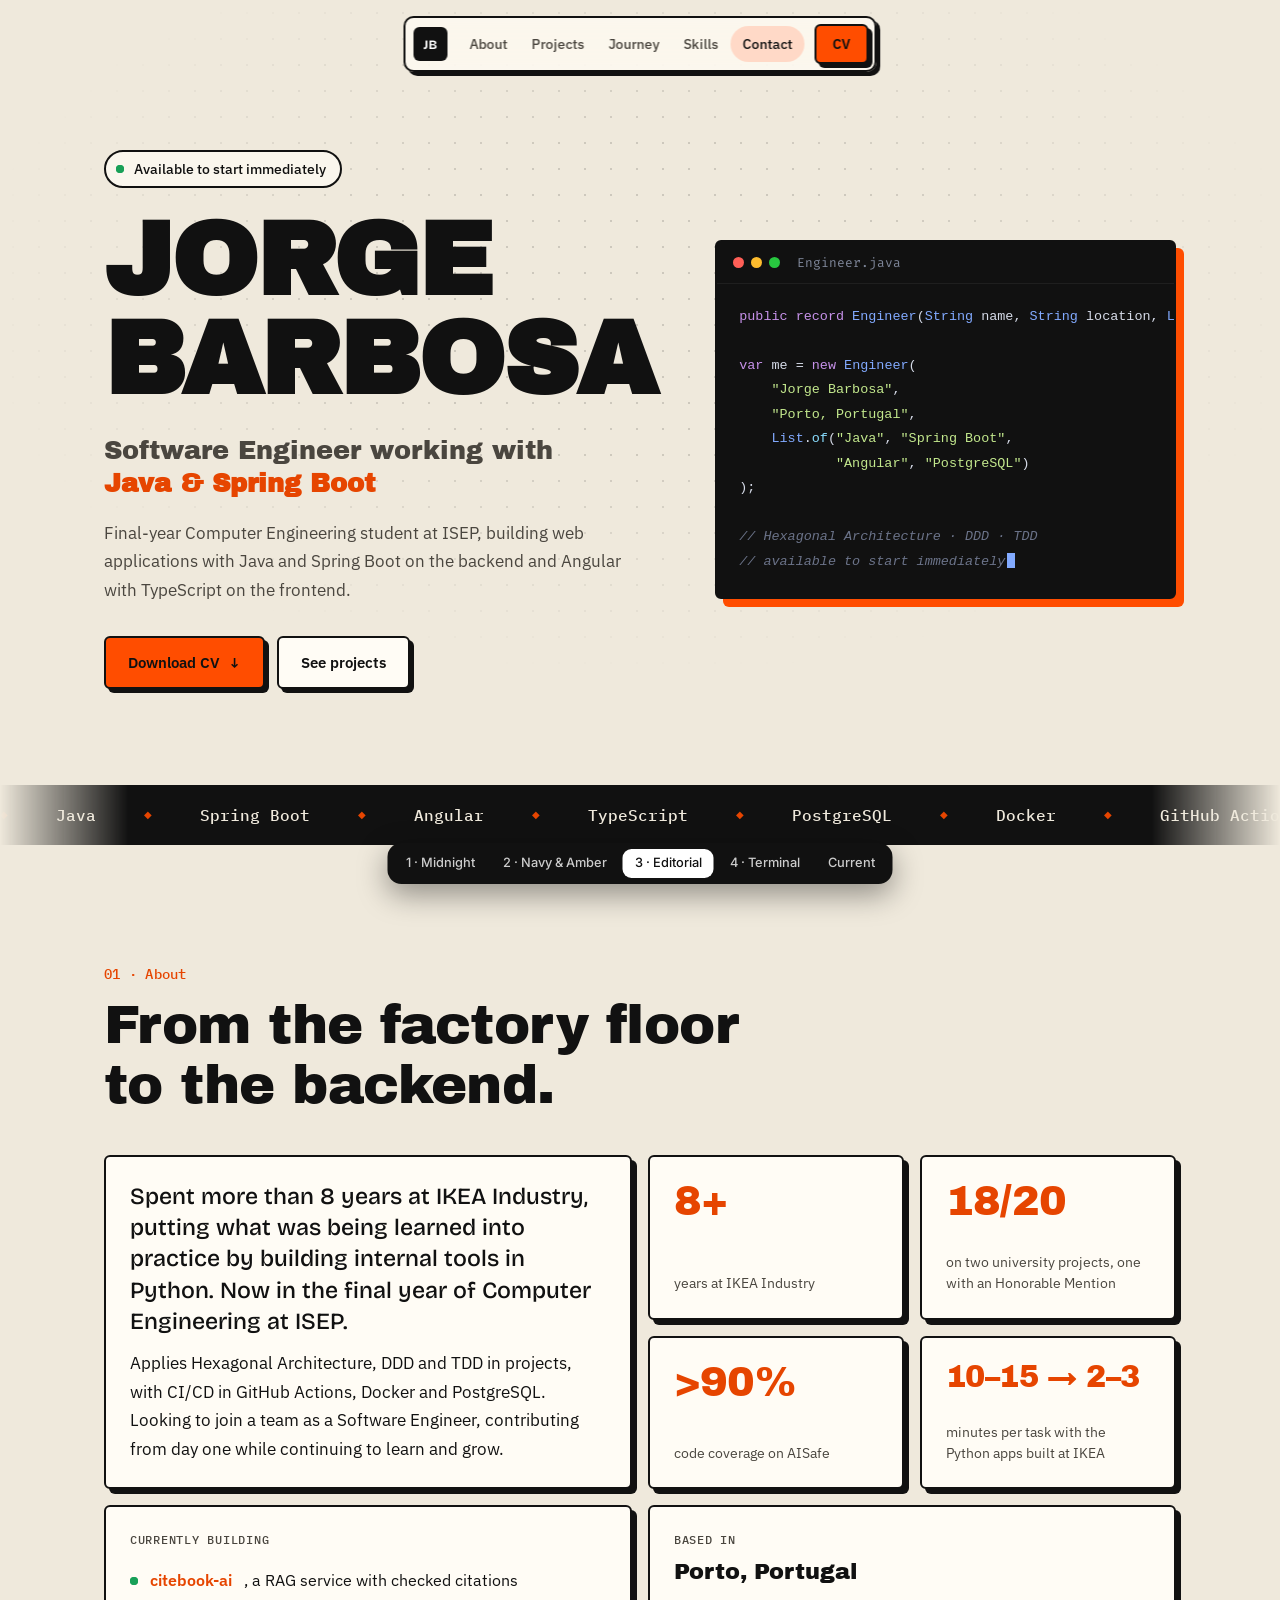
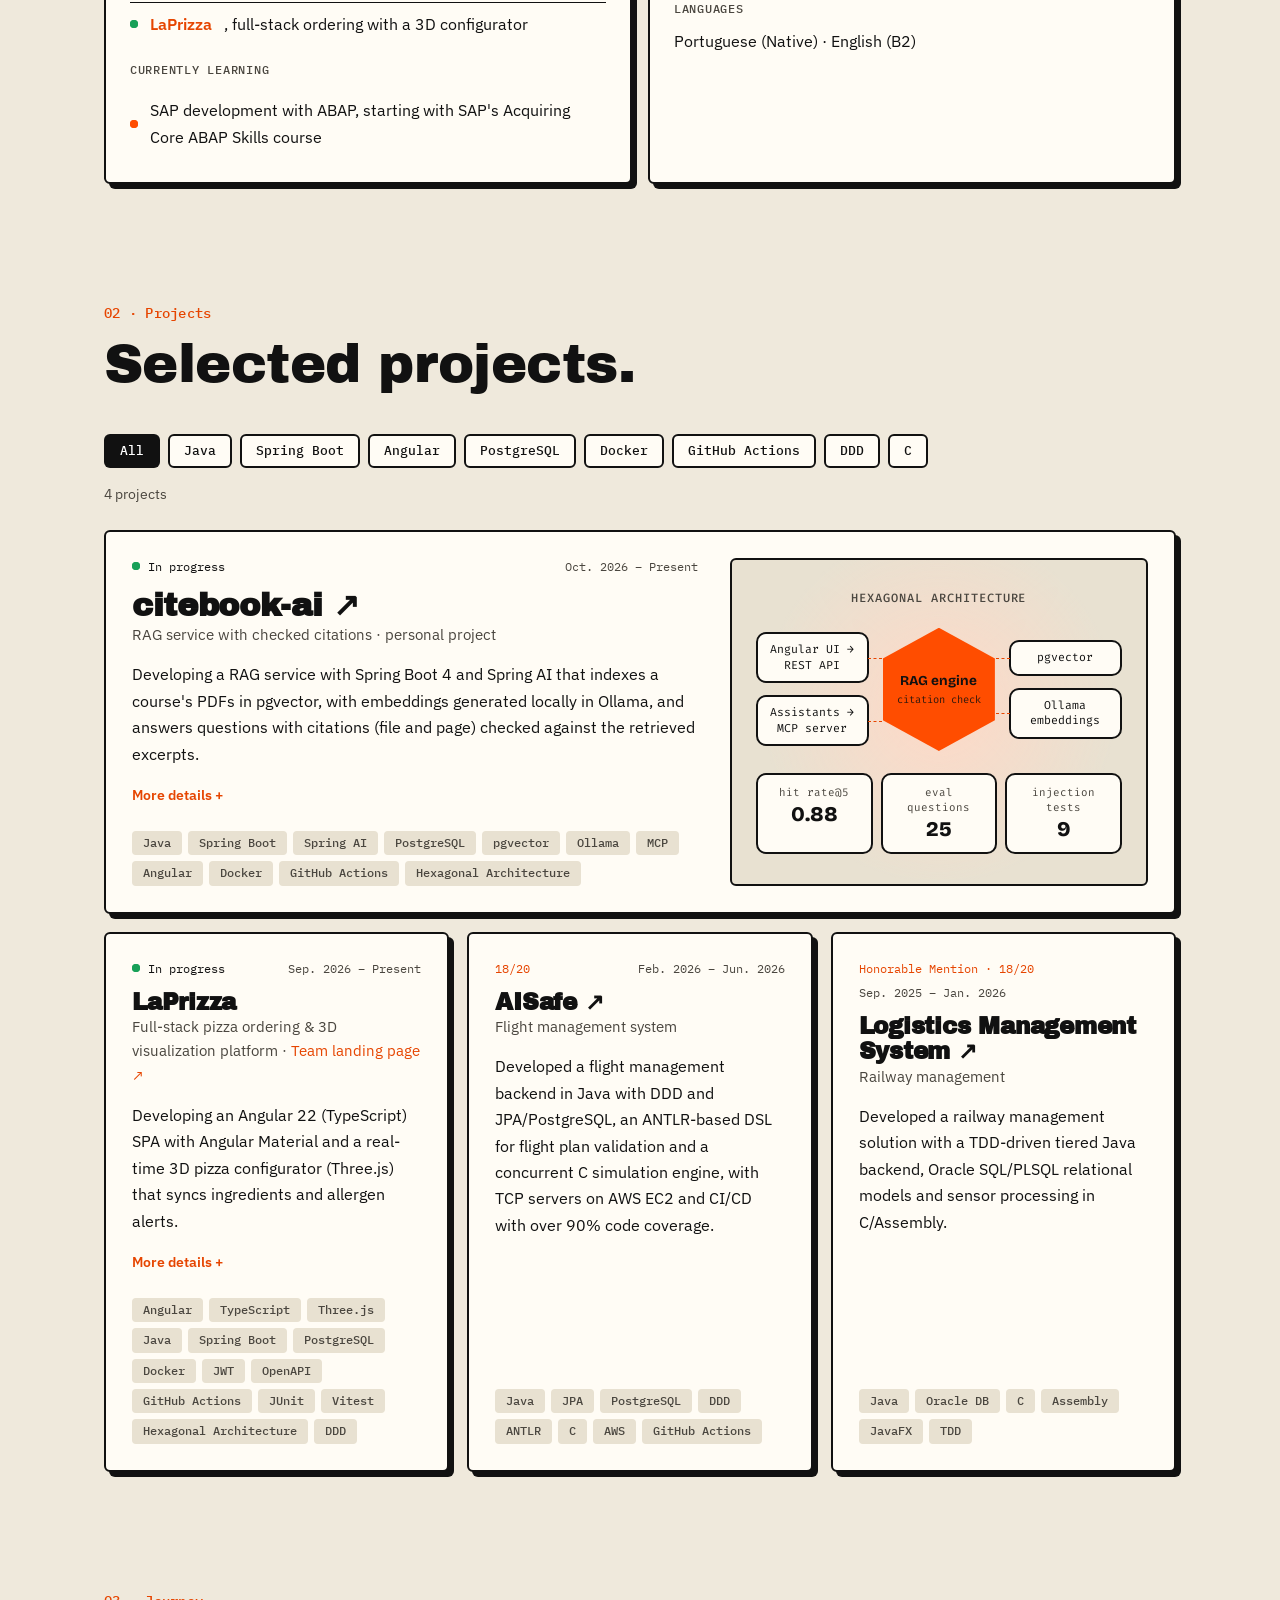
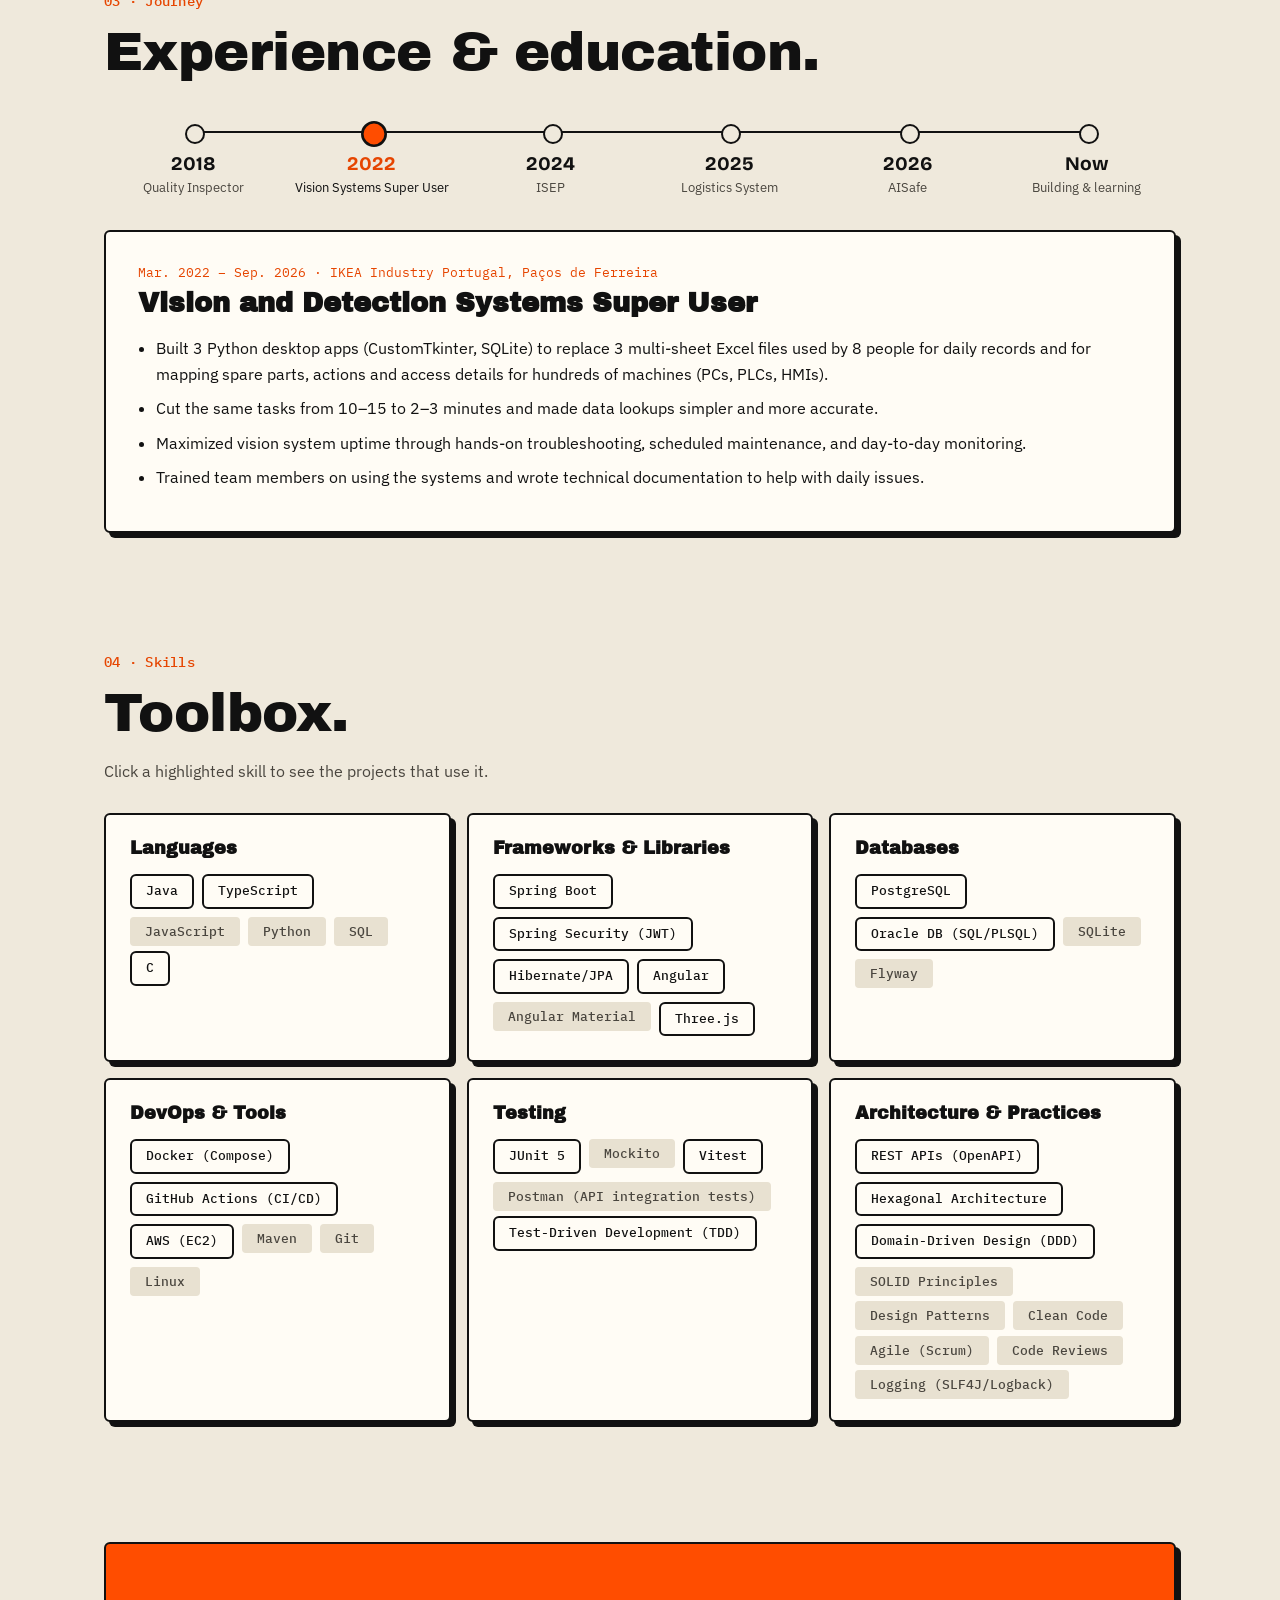
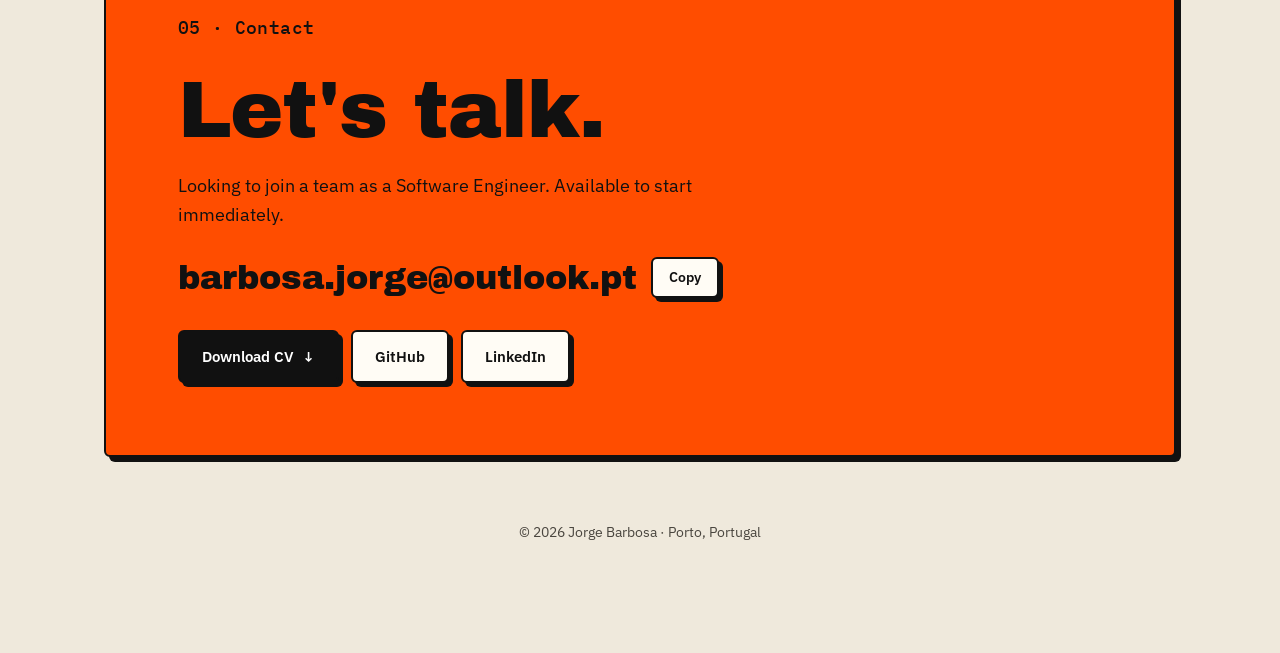
==== options/3-editorial.html @ d55fd6fb "feat: add four style options to choose from Co-Authored-By: Claude Opus 5.5 <noreply@anthropic.com>" ====
<!doctype html>
<html lang="en">
<head>
<meta charset="utf-8">
<meta name="viewport" content="width=device-width, initial-scale=1">
<title>Option Editorial – Jorge Barbosa</title>
<meta name="robots" content="noindex">
<meta name="description" content="Jorge Barbosa, Software Engineer (Java / Spring Boot). Final-year Computer Engineering student at ISEP, Porto.">
<link rel="icon" href="data:image/svg+xml,<svg xmlns='http://www.w3.org/2000/svg' viewBox='0 0 64 64'><defs><linearGradient id='g' x1='0' y1='0' x2='1' y2='1'><stop offset='0' stop-color='%237c8cff'/><stop offset='1' stop-color='%2338d0c8'/></linearGradient></defs><rect width='64' height='64' rx='16' fill='url(%23g)'/><text x='50%' y='55%' text-anchor='middle' dominant-baseline='middle' font-family='sans-serif' font-weight='700' font-size='26' fill='white'>JB</text></svg>">
<script>
  try { var t = localStorage.getItem('theme'); if (t) document.documentElement.dataset.theme = t; } catch (e) {}
  document.documentElement.classList.add('js');
</script>
<link rel="preconnect" href="https://fonts.googleapis.com">
<link rel="preconnect" href="https://fonts.gstatic.com" crossorigin>
<link href="https://fonts.googleapis.com/css2?family=Bricolage+Grotesque:opsz,wght@12..96,500;12..96,700;12..96,800&family=Fira+Code:wght@400;500&family=Inter:wght@400;500;600&display=swap" rel="stylesheet">
<link href="https://fonts.googleapis.com/css2?family=Archivo+Black&family=IBM+Plex+Sans:wght@400;500;600&family=IBM+Plex+Mono:wght@400;500&display=swap" rel="stylesheet">
<link rel="stylesheet" href="../style.css">
<link rel="stylesheet" href="options.css">
<link rel="stylesheet" href="3-editorial.css">
</head>
<body>

<nav class="nav" aria-label="Main">
  <a class="brand" href="#top" aria-label="Back to top">JB</a>
  <ul class="nav-links">
    <li><a href="#about">About</a></li>
    <li><a href="#projects">Projects</a></li>
    <li><a href="#journey">Journey</a></li>
    <li><a href="#skills">Skills</a></li>
    <li><a href="#contact">Contact</a></li>
  </ul>
  <button id="theme-toggle" class="icon-btn" type="button" aria-label="Toggle theme">◐</button>
  <a class="btn btn-small" href="../Jorge_Barbosa_CV.pdf" download>CV</a>
</nav>

<header class="hero" id="top">
  <div class="hero-bg" aria-hidden="true"><span class="blob b1"></span><span class="blob b2"></span><span class="blob b3"></span></div>
  <div class="wrap hero-grid">
    <div class="hero-text">
      <p class="badge"><span class="pulse"></span>Available to start immediately</p>
      <h1>Jorge<br>Barbosa</h1>
      <p class="role">Software Engineer working with<br><span class="rotator" id="rotator" aria-live="off">Java &amp; Spring Boot</span></p>
      <p class="lead">Final-year Computer Engineering student at ISEP, building web applications with Java and Spring Boot on the backend and Angular with TypeScript on the frontend.</p>
      <div class="actions">
        <a class="btn" href="../Jorge_Barbosa_CV.pdf" download>Download CV <span aria-hidden="true">↓</span></a>
        <a class="btn btn-ghost" href="#projects">See projects</a>
      </div>
    </div>

    <figure class="code-card reveal" aria-label="Short profile written as Java code">
      <div class="code-bar"><span></span><span></span><span></span><em>Engineer.java</em></div>
<pre><code><span class="k">public record</span> <span class="t">Engineer</span>(<span class="t">String</span> name, <span class="t">String</span> location, <span class="t">List</span>&lt;<span class="t">String</span>&gt; stack) {}

<span class="k">var</span> me = <span class="k">new</span> <span class="t">Engineer</span>(
    <span class="s">"Jorge Barbosa"</span>,
    <span class="s">"Porto, Portugal"</span>,
    <span class="t">List</span>.<span class="f">of</span>(<span class="s">"Java"</span>, <span class="s">"Spring Boot"</span>,
            <span class="s">"Angular"</span>, <span class="s">"PostgreSQL"</span>)
);

<span class="c">// Hexagonal Architecture · DDD · TDD</span>
<span class="c">// available to start immediately</span><span class="caret"></span></code></pre>
    </figure>
  </div>

  <div class="marquee" aria-hidden="true">
    <div class="marquee-track">
      <span>Java</span><span>Spring Boot</span><span>Angular</span><span>TypeScript</span><span>PostgreSQL</span><span>Docker</span><span>GitHub Actions</span><span>Spring AI</span><span>pgvector</span><span>Three.js</span><span>JUnit 5</span><span>Hexagonal Architecture</span><span>DDD</span><span>TDD</span>
      <span>Java</span><span>Spring Boot</span><span>Angular</span><span>TypeScript</span><span>PostgreSQL</span><span>Docker</span><span>GitHub Actions</span><span>Spring AI</span><span>pgvector</span><span>Three.js</span><span>JUnit 5</span><span>Hexagonal Architecture</span><span>DDD</span><span>TDD</span>
    </div>
  </div>
</header>

<main>

  <section id="about" class="section wrap">
    <p class="kicker">01 · About</p>
    <h2>From the factory floor<br>to the backend.</h2>
    <div class="bento">
      <article class="tile tile-story glow reveal">
        <p>Spent more than 8 years at IKEA Industry, putting what was being learned into practice by building internal tools in Python. Now in the final year of Computer Engineering at ISEP.</p>
        <p>Applies Hexagonal Architecture, DDD and TDD in projects, with CI/CD in GitHub Actions, Docker and PostgreSQL. Looking to join a team as a Software Engineer, contributing from day one while continuing to learn and grow.</p>
      </article>
      <article class="tile stat glow reveal"><strong data-count="8" data-suffix="+">8+</strong><span>years at IKEA Industry</span></article>
      <article class="tile stat glow reveal"><strong>18/20</strong><span>on two university projects, one with an Honorable Mention</span></article>
      <article class="tile stat glow reveal"><strong data-count="90" data-prefix="&gt;" data-suffix="%">&gt;90%</strong><span>code coverage on AISafe</span></article>
      <article class="tile stat glow reveal"><strong class="sm">10–15 → 2–3</strong><span>minutes per task with the Python apps built at IKEA</span></article>
      <article class="tile tile-now glow reveal">
        <p class="tile-label">Currently building</p>
        <ul>
          <li><span class="pulse"></span><a href="#p-citebook">citebook-ai</a>, a RAG service with checked citations</li>
          <li><span class="pulse"></span><a href="#p-laprizza">LaPrizza</a>, full-stack ordering with a 3D configurator</li>
        </ul>
        <p class="tile-label">Currently learning</p>
        <ul>
          <li><span class="pulse learn"></span>SAP development with ABAP, starting with SAP's Acquiring Core ABAP Skills course</li>
        </ul>
      </article>
      <article class="tile glow reveal">
        <p class="tile-label">Based in</p>
        <p class="big">Porto, Portugal</p>
        <p class="tile-label">Languages</p>
        <p>Portuguese (Native) · English (B2)</p>
      </article>
    </div>
  </section>

  <section id="projects" class="section wrap">
    <p class="kicker">02 · Projects</p>
    <h2>Selected projects.</h2>
    <div class="filters" id="filters" role="toolbar" aria-label="Filter projects by technology">
      <button type="button" data-tag="all" aria-pressed="true">All</button>
      <button type="button" data-tag="Java">Java</button>
      <button type="button" data-tag="Spring Boot">Spring Boot</button>
      <button type="button" data-tag="Angular">Angular</button>
      <button type="button" data-tag="PostgreSQL">PostgreSQL</button>
      <button type="button" data-tag="Docker">Docker</button>
      <button type="button" data-tag="GitHub Actions">GitHub Actions</button>
      <button type="button" data-tag="DDD">DDD</button>
      <button type="button" data-tag="C">C</button>
    </div>
    <p class="filter-status" id="filter-status" aria-live="polite"></p>

    <div class="projects">

      <article class="project featured glow reveal" id="p-citebook">
        <div class="project-body">
          <div class="project-meta"><span class="live"><span class="pulse"></span>In progress</span><span>Oct. 2026 – Present</span></div>
          <h3><a href="https://github.com/jo-barbosa/citebook-ai">citebook-ai <span aria-hidden="true">↗</span></a></h3>
          <p class="project-sub">RAG service with checked citations · personal project</p>
          <p>Developing a RAG service with Spring Boot 4 and Spring AI that indexes a course's PDFs in pgvector, with embeddings generated locally in Ollama, and answers questions with citations (file and page) checked against the retrieved excerpts.</p>
          <details>
            <summary>More details</summary>
            <ul>
              <li>Exposing the same engine through a REST API, used by an Angular UI that shows each answer with linked sources, and an MCP server with read-only tools for external assistants, as two inbound adapters in a Hexagonal Architecture.</li>
              <li>Evaluating retrieval with 25 questions in an automated test on GitHub Actions (hit rate@5 of 0.88), testing 9 prompt-injection attacks against the answer path and tracking rejected citations in Prometheus and Grafana.</li>
            </ul>
          </details>
          <ul class="tags">
            <li>Java</li><li>Spring Boot</li><li>Spring AI</li><li>PostgreSQL</li><li>pgvector</li><li>Ollama</li><li>MCP</li><li>Angular</li><li>Docker</li><li>GitHub Actions</li><li>Hexagonal Architecture</li>
          </ul>
        </div>
        <div class="arch" aria-label="Architecture: REST API and MCP server adapters around the RAG core, with pgvector and Ollama behind it">
          <p class="arch-label">Hexagonal Architecture</p>
          <div class="arch-grid">
            <div class="arch-col">
              <span class="node">Angular UI → REST API</span>
              <span class="node">Assistants → MCP server</span>
            </div>
            <div class="arch-core"><span>RAG engine<small>citation check</small></span></div>
            <div class="arch-col">
              <span class="node">pgvector</span>
              <span class="node">Ollama embeddings</span>
            </div>
          </div>
          <dl class="arch-stats">
            <div><dt>hit rate@5</dt><dd>0.88</dd></div>
            <div><dt>eval questions</dt><dd>25</dd></div>
            <div><dt>injection tests</dt><dd>9</dd></div>
          </dl>
        </div>
      </article>

      <article class="project glow reveal" id="p-laprizza">
        <div class="project-meta"><span class="live"><span class="pulse"></span>In progress</span><span>Sep. 2026 – Present</span></div>
        <h3>LaPrizza</h3>
        <p class="project-sub">Full-stack pizza ordering &amp; 3D visualization platform · <a href="https://www.laprizza.store/">Team landing page <span aria-hidden="true">↗</span></a></p>
        <p>Developing an Angular 22 (TypeScript) SPA with Angular Material and a real-time 3D pizza configurator (Three.js) that syncs ingredients and allergen alerts.</p>
        <details>
          <summary>More details</summary>
          <ul>
            <li>Building a Spring Boot 4 / Java 25 backend with Hexagonal Architecture and DDD, exposing REST endpoints documented with OpenAPI and secured with stateless JWT and role-based access control.</li>
            <li>Automating quality gates with GitHub Actions CI/CD and shared pre-push Git hooks running backend (JUnit) and frontend (Vitest) test suites.</li>
            <li>Working with AI coding agents (LLMs) in a spec-first workflow (brainstorm, write a plan, then implement), using agent skills and MCP servers; shared this workflow with the team.</li>
          </ul>
        </details>
        <ul class="tags">
          <li>Angular</li><li>TypeScript</li><li>Three.js</li><li>Java</li><li>Spring Boot</li><li>PostgreSQL</li><li>Docker</li><li>JWT</li><li>OpenAPI</li><li>GitHub Actions</li><li>JUnit</li><li>Vitest</li><li>Hexagonal Architecture</li><li>DDD</li>
        </ul>
      </article>

      <article class="project glow reveal" id="p-aisafe">
        <div class="project-meta"><span class="grade">18/20</span><span>Feb. 2026 – Jun. 2026</span></div>
        <h3><a href="https://github.com/jo-barbosa/AIsafe-app">AISafe <span aria-hidden="true">↗</span></a></h3>
        <p class="project-sub">Flight management system</p>
        <p>Developed a flight management backend in Java with DDD and JPA/PostgreSQL, an ANTLR-based DSL for flight plan validation and a concurrent C simulation engine, with TCP servers on AWS EC2 and CI/CD with over 90% code coverage.</p>
        <ul class="tags">
          <li>Java</li><li>JPA</li><li>PostgreSQL</li><li>DDD</li><li>ANTLR</li><li>C</li><li>AWS</li><li>GitHub Actions</li>
        </ul>
      </article>

      <article class="project glow reveal" id="p-logistics">
        <div class="project-meta"><span class="grade">Honorable Mention · 18/20</span><span>Sep. 2025 – Jan. 2026</span></div>
        <h3><a href="https://github.com/jo-barbosa/Logistic-on-Rails">Logistics Management System <span aria-hidden="true">↗</span></a></h3>
        <p class="project-sub">Railway management</p>
        <p>Developed a railway management solution with a TDD-driven tiered Java backend, Oracle SQL/PLSQL relational models and sensor processing in C/Assembly.</p>
        <ul class="tags">
          <li>Java</li><li>Oracle DB</li><li>C</li><li>Assembly</li><li>JavaFX</li><li>TDD</li>
        </ul>
      </article>

    </div>
  </section>

  <section id="journey" class="section wrap">
    <p class="kicker">03 · Journey</p>
    <h2>Experience &amp; education.</h2>
    <div class="journey">
      <div class="journey-rail" role="tablist" aria-label="Career milestones">
        <button type="button" role="tab" id="t-2018" aria-controls="m-2018"><b>2018</b><span>Quality Inspector</span></button>
        <button type="button" role="tab" id="t-2022" aria-controls="m-2022"><b>2022</b><span>Vision Systems Super User</span></button>
        <button type="button" role="tab" id="t-2024" aria-controls="m-2024"><b>2024</b><span>ISEP</span></button>
        <button type="button" role="tab" id="t-2025" aria-controls="m-2025"><b>2025</b><span>Logistics System</span></button>
        <button type="button" role="tab" id="t-2026" aria-controls="m-2026"><b>2026</b><span>AISafe</span></button>
        <button type="button" role="tab" id="t-now" aria-controls="m-now"><b>Now</b><span>Building &amp; learning</span></button>
      </div>

      <div class="journey-panels">
        <article class="panel glow" role="tabpanel" id="m-2018" aria-labelledby="t-2018">
          <p class="panel-when">Apr. 2018 – Mar. 2022 · IKEA Industry Portugal, Paços de Ferreira</p>
          <h3>Quality Inspector</h3>
          <ul>
            <li>Monitored production lines for compliance with global quality standards, identifying deviations and proposing process improvements.</li>
          </ul>
        </article>
        <article class="panel glow" role="tabpanel" id="m-2022" aria-labelledby="t-2022">
          <p class="panel-when">Mar. 2022 – Sep. 2026 · IKEA Industry Portugal, Paços de Ferreira</p>
          <h3>Vision and Detection Systems Super User</h3>
          <ul>
            <li>Built 3 Python desktop apps (CustomTkinter, SQLite) to replace 3 multi-sheet Excel files used by 8 people for daily records and for mapping spare parts, actions and access details for hundreds of machines (PCs, PLCs, HMIs).</li>
            <li>Cut the same tasks from 10–15 to 2–3 minutes and made data lookups simpler and more accurate.</li>
            <li>Maximized vision system uptime through hands-on troubleshooting, scheduled maintenance, and day-to-day monitoring.</li>
            <li>Trained team members on using the systems and wrote technical documentation to help with daily issues.</li>
          </ul>
        </article>
        <article class="panel glow" role="tabpanel" id="m-2024" aria-labelledby="t-2024">
          <p class="panel-when">Sep. 2024 – Jun. 2027 (Expected) · Porto, Portugal</p>
          <h3>B.Sc. in Computer Engineering</h3>
          <p>ISEP – Instituto Superior de Engenharia do Porto.</p>
          <p class="tile-label">Certifications</p>
          <ul>
            <li><a href="https://www.udemy.com/certificate/UC-381d5627-20d6-4810-b066-f1e52c23ea11/">Java Masterclass 2025: 130+ Hours of Expert Lessons</a></li>
            <li><a href="https://www.udemy.com/certificate/UC-9346fe86-c88e-4405-b00d-e1b4fb0cb5c3/">Master Spring Boot 3 &amp; Spring Framework 6 with Java</a></li>
            <li>Acquiring Core ABAP Skills – SAP Learning (in progress)</li>
          </ul>
        </article>
        <article class="panel glow" role="tabpanel" id="m-2025" aria-labelledby="t-2025">
          <p class="panel-when">Sep. 2025 – Jan. 2026 · ISEP</p>
          <h3>Logistics Management System</h3>
          <p>Railway management solution in Java, Oracle SQL/PLSQL and C/Assembly. Earned an Honorable Mention (grade 18/20).</p>
          <a class="more" href="#p-logistics">See the project ↑</a>
        </article>
        <article class="panel glow" role="tabpanel" id="m-2026" aria-labelledby="t-2026">
          <p class="panel-when">Feb. 2026 – Jun. 2026 · ISEP</p>
          <h3>AISafe – Flight Management System</h3>
          <p>Java backend with DDD and JPA/PostgreSQL, an ANTLR-based DSL and a concurrent C simulation engine on AWS EC2 (grade 18/20).</p>
          <a class="more" href="#p-aisafe">See the project ↑</a>
        </article>
        <article class="panel glow" role="tabpanel" id="m-now" aria-labelledby="t-now">
          <p class="panel-when">Sep. 2026 – Present</p>
          <h3>LaPrizza, citebook-ai and ABAP</h3>
          <p>Building a full-stack ordering platform with Angular and Spring Boot 4, and a RAG service with Spring AI and pgvector. Started learning ABAP with SAP's Acquiring Core ABAP Skills course, with an eye on SAP development. Available to start immediately.</p>
          <a class="more" href="#p-citebook">See the projects ↑</a>
        </article>
      </div>
    </div>
  </section>

  <section id="skills" class="section wrap">
    <p class="kicker">04 · Skills</p>
    <h2>Toolbox.</h2>
    <p class="hint">Click a highlighted skill to see the projects that use it.</p>
    <div class="skill-groups">
      <div class="skill-group glow reveal">
        <h3>Languages</h3>
        <ul class="chips">
          <li><button type="button" data-tag="Java">Java</button></li>
          <li><button type="button" data-tag="TypeScript">TypeScript</button></li>
          <li><span>JavaScript</span></li>
          <li><span>Python</span></li>
          <li><span>SQL</span></li>
          <li><button type="button" data-tag="C">C</button></li>
        </ul>
      </div>
      <div class="skill-group glow reveal">
        <h3>Frameworks &amp; Libraries</h3>
        <ul class="chips">
          <li><button type="button" data-tag="Spring Boot">Spring Boot</button></li>
          <li><button type="button" data-tag="JWT">Spring Security (JWT)</button></li>
          <li><button type="button" data-tag="JPA">Hibernate/JPA</button></li>
          <li><button type="button" data-tag="Angular">Angular</button></li>
          <li><span>Angular Material</span></li>
          <li><button type="button" data-tag="Three.js">Three.js</button></li>
        </ul>
      </div>
      <div class="skill-group glow reveal">
        <h3>Databases</h3>
        <ul class="chips">
          <li><button type="button" data-tag="PostgreSQL">PostgreSQL</button></li>
          <li><button type="button" data-tag="Oracle DB">Oracle DB (SQL/PLSQL)</button></li>
          <li><span>SQLite</span></li>
          <li><span>Flyway</span></li>
        </ul>
      </div>
      <div class="skill-group glow reveal">
        <h3>DevOps &amp; Tools</h3>
        <ul class="chips">
          <li><button type="button" data-tag="Docker">Docker (Compose)</button></li>
          <li><button type="button" data-tag="GitHub Actions">GitHub Actions (CI/CD)</button></li>
          <li><button type="button" data-tag="AWS">AWS (EC2)</button></li>
          <li><span>Maven</span></li>
          <li><span>Git</span></li>
          <li><span>Linux</span></li>
        </ul>
      </div>
      <div class="skill-group glow reveal">
        <h3>Testing</h3>
        <ul class="chips">
          <li><button type="button" data-tag="JUnit">JUnit 5</button></li>
          <li><span>Mockito</span></li>
          <li><button type="button" data-tag="Vitest">Vitest</button></li>
          <li><span>Postman (API integration tests)</span></li>
          <li><button type="button" data-tag="TDD">Test-Driven Development (TDD)</button></li>
        </ul>
      </div>
      <div class="skill-group glow reveal">
        <h3>Architecture &amp; Practices</h3>
        <ul class="chips">
          <li><button type="button" data-tag="OpenAPI">REST APIs (OpenAPI)</button></li>
          <li><button type="button" data-tag="Hexagonal Architecture">Hexagonal Architecture</button></li>
          <li><button type="button" data-tag="DDD">Domain-Driven Design (DDD)</button></li>
          <li><span>SOLID Principles</span></li>
          <li><span>Design Patterns</span></li>
          <li><span>Clean Code</span></li>
          <li><span>Agile (Scrum)</span></li>
          <li><span>Code Reviews</span></li>
          <li><span>Logging (SLF4J/Logback)</span></li>
        </ul>
      </div>
    </div>
  </section>

  <section id="contact" class="section wrap">
    <div class="cta glow reveal">
      <p class="kicker">05 · Contact</p>
      <h2>Let's talk.</h2>
      <p>Looking to join a team as a Software Engineer. Available to start immediately.</p>
      <div class="email-row">
        <a class="email" href="mailto:barbosa.jorge@outlook.pt">barbosa.jorge@outlook.pt</a>
        <button type="button" class="btn btn-ghost btn-small" id="copy-email" data-email="barbosa.jorge@outlook.pt">Copy</button>
      </div>
      <div class="actions">
        <a class="btn" href="../Jorge_Barbosa_CV.pdf" download>Download CV <span aria-hidden="true">↓</span></a>
        <a class="btn btn-ghost" href="https://github.com/jo-barbosa">GitHub</a>
        <a class="btn btn-ghost" href="https://linkedin.com/in/jo-barbosa/">LinkedIn</a>
      </div>
    </div>
  </section>

</main>

<footer class="footer">© 2026 Jorge Barbosa · Porto, Portugal</footer>

<nav class="opt-bar" aria-label="Style options"><a href="1-midnight.html">1 · Midnight</a><a href="2-navy-amber.html">2 · Navy &amp; Amber</a><a href="3-editorial.html" aria-current="page">3 · Editorial</a><a href="4-terminal.html">4 · Terminal</a><a href="../index.html">Current</a></nav>
<script src="../script.js"></script>
</body>
</html>
---- style.css ----
:root {
  --bg: #f5f6fb;
  --surface: #ffffff;
  --surface-2: #eef0f7;
  --text: #121520;
  --muted: #5b6274;
  --border: rgba(18, 21, 32, .09);
  --a1: #4f5bd5;
  --a2: #0e9f97;
  --accent: #4f5bd5;
  --accent-soft: rgba(79, 91, 213, .1);
  --on-accent: #ffffff;
  --glow: rgba(79, 91, 213, .12);
  --blob-1: rgba(79, 91, 213, .35);
  --blob-2: rgba(14, 159, 151, .28);
  --blob-3: rgba(236, 120, 180, .2);
  --dot: rgba(18, 21, 32, .12);
  --code-bg: #141824;
  --ok: #18b26b;
  --shadow: 0 1px 2px rgba(18, 21, 32, .04), 0 12px 32px -12px rgba(18, 21, 32, .12);
  color-scheme: light;
}
@media (prefers-color-scheme: dark) {
  :root:not([data-theme="light"]) {
    --bg: #0b0d12;
    --surface: #12151c;
    --surface-2: #181c25;
    --text: #e8eaf0;
    --muted: #8b93a3;
    --border: rgba(255, 255, 255, .08);
    --a1: #8b97ff;
    --a2: #38d0c8;
    --accent: #8b97ff;
    --accent-soft: rgba(139, 151, 255, .12);
    --on-accent: #0b0d12;
    --glow: rgba(139, 151, 255, .14);
    --blob-1: rgba(110, 124, 255, .32);
    --blob-2: rgba(56, 208, 200, .22);
    --blob-3: rgba(236, 120, 180, .14);
    --dot: rgba(255, 255, 255, .08);
    --code-bg: #0f121a;
    --shadow: 0 1px 2px rgba(0, 0, 0, .3), 0 16px 40px -16px rgba(0, 0, 0, .6);
    color-scheme: dark;
  }
}
:root[data-theme="dark"] {
  --bg: #0b0d12;
  --surface: #12151c;
  --surface-2: #181c25;
  --text: #e8eaf0;
  --muted: #8b93a3;
  --border: rgba(255, 255, 255, .08);
  --a1: #8b97ff;
  --a2: #38d0c8;
  --accent: #8b97ff;
  --accent-soft: rgba(139, 151, 255, .12);
  --on-accent: #0b0d12;
  --glow: rgba(139, 151, 255, .14);
  --blob-1: rgba(110, 124, 255, .32);
  --blob-2: rgba(56, 208, 200, .22);
  --blob-3: rgba(236, 120, 180, .14);
  --dot: rgba(255, 255, 255, .08);
  --code-bg: #0f121a;
  --shadow: 0 1px 2px rgba(0, 0, 0, .3), 0 16px 40px -16px rgba(0, 0, 0, .6);
  color-scheme: dark;
}

* { box-sizing: border-box; }
html { scroll-behavior: smooth; scroll-padding-top: 96px; }
body {
  margin: 0;
  background: var(--bg);
  color: var(--text);
  font: 16px/1.65 Inter, system-ui, sans-serif;
  -webkit-font-smoothing: antialiased;
  overflow-x: hidden;
}
a { color: var(--accent); text-decoration: none; }
a:hover { text-decoration: underline; text-underline-offset: 3px; }
h1, h2, h3 { font-family: "Bricolage Grotesque", Inter, sans-serif; line-height: 1.1; margin: 0; }
button { font: inherit; color: inherit; cursor: pointer; }
:focus-visible { outline: 2px solid var(--accent); outline-offset: 3px; border-radius: 6px; }
::selection { background: var(--accent); color: var(--on-accent); }

.wrap { max-width: 1120px; margin: 0 auto; padding: 0 24px; }

/* Nav: floating pill */
.nav {
  position: fixed;
  top: 16px;
  left: 50%;
  transform: translateX(-50%);
  z-index: 20;
  display: flex;
  align-items: center;
  gap: 6px;
  padding: 6px 6px 6px 8px;
  background: color-mix(in srgb, var(--surface) 72%, transparent);
  border: 1px solid var(--border);
  border-radius: 999px;
  backdrop-filter: blur(14px) saturate(1.4);
  -webkit-backdrop-filter: blur(14px) saturate(1.4);
  box-shadow: var(--shadow);
}
.brand {
  display: grid;
  place-items: center;
  width: 34px; height: 34px;
  border-radius: 50%;
  background: linear-gradient(135deg, var(--a1), var(--a2));
  color: #fff;
  font: 700 .8rem "Bricolage Grotesque", sans-serif;
}
.brand:hover { text-decoration: none; }
.nav-links { display: flex; list-style: none; margin: 0 4px; padding: 0; }
.nav-links a {
  display: block;
  padding: 6px 12px;
  border-radius: 999px;
  color: var(--muted);
  font-size: .9rem;
  font-weight: 500;
  transition: color .2s, background .2s;
}
.nav-links a:hover { color: var(--text); text-decoration: none; }
.nav-links a[aria-current="true"] { color: var(--text); background: var(--accent-soft); }
.icon-btn {
  width: 34px; height: 34px;
  border: 0;
  border-radius: 50%;
  background: transparent;
  font-size: 1rem;
}
.icon-btn:hover { background: var(--accent-soft); }

/* Buttons */
.btn {
  display: inline-flex;
  align-items: center;
  gap: 8px;
  padding: 12px 22px;
  border: 1px solid transparent;
  border-radius: 999px;
  background: linear-gradient(100deg, var(--a1), var(--a2));
  color: #fff;
  font-weight: 600;
  font-size: .95rem;
  transition: transform .2s, box-shadow .2s;
}
.btn:hover { text-decoration: none; transform: translateY(-1px); box-shadow: 0 8px 24px -8px var(--a1); }
.btn-ghost { background: var(--surface); border-color: var(--border); color: var(--text); }
.btn-ghost:hover { border-color: var(--accent); box-shadow: none; }
.btn-small { padding: 7px 16px; font-size: .85rem; }
.actions { display: flex; flex-wrap: wrap; gap: 12px; }

/* Hero */
.hero { position: relative; padding: 150px 0 0; overflow: hidden; }
.hero::before {
  content: "";
  position: absolute;
  inset: 0;
  background-image: radial-gradient(var(--dot) 1px, transparent 1px);
  background-size: 26px 26px;
  -webkit-mask-image: radial-gradient(ellipse 70% 60% at 50% 35%, #000 30%, transparent 75%);
  mask-image: radial-gradient(ellipse 70% 60% at 50% 35%, #000 30%, transparent 75%);
  pointer-events: none;
}
.hero-bg { position: absolute; inset: 0; pointer-events: none; }
.blob { position: absolute; border-radius: 50%; filter: blur(70px); animation: float 18s ease-in-out infinite alternate; }
.b1 { width: 460px; height: 460px; background: var(--blob-1); top: -120px; left: -80px; }
.b2 { width: 400px; height: 400px; background: var(--blob-2); top: 60px; right: -100px; animation-delay: -6s; }
.b3 { width: 320px; height: 320px; background: var(--blob-3); bottom: -60px; left: 40%; animation-delay: -12s; }
@keyframes float {
  to { transform: translate(60px, 40px) scale(1.1); }
}
.hero-grid {
  position: relative;
  display: grid;
  grid-template-columns: 1.1fr .9fr;
  align-items: center;
  gap: 48px;
}
.badge {
  display: inline-flex;
  align-items: center;
  gap: 10px;
  margin: 0 0 24px;
  padding: 6px 14px 6px 10px;
  border: 1px solid var(--border);
  border-radius: 999px;
  background: color-mix(in srgb, var(--surface) 70%, transparent);
  font-size: .85rem;
  font-weight: 500;
}
.pulse {
  position: relative;
  display: inline-block;
  flex: none;
  width: 8px; height: 8px;
  border-radius: 50%;
  background: var(--ok);
}
.pulse::after {
  content: "";
  position: absolute;
  inset: 0;
  border-radius: 50%;
  background: var(--ok);
  animation: ping 1.8s cubic-bezier(0, 0, .2, 1) infinite;
}
@keyframes ping { 75%, 100% { transform: scale(2.6); opacity: 0; } }
.hero h1 {
  font-size: clamp(3.4rem, 9vw, 6.5rem);
  font-weight: 800;
  letter-spacing: -.035em;
  line-height: .95;
}
.role {
  margin: 24px 0 18px;
  font-family: "Bricolage Grotesque", sans-serif;
  font-size: clamp(1.25rem, 2.4vw, 1.6rem);
  font-weight: 500;
  color: var(--muted);
  line-height: 1.3;
}
.rotator {
  display: inline-block;
  font-weight: 700;
  background: linear-gradient(100deg, var(--a1), var(--a2));
  -webkit-background-clip: text;
  background-clip: text;
  color: transparent;
  transition: opacity .35s, transform .35s;
}
.rotator.out { opacity: 0; transform: translateY(8px); }
.lead { max-width: 540px; margin: 0 0 32px; color: var(--muted); font-size: 1.08rem; }

/* Code card */
.code-card {
  margin: 0;
  border-radius: 16px;
  background: var(--code-bg);
  border: 1px solid rgba(255, 255, 255, .08);
  box-shadow: 0 30px 80px -30px rgba(20, 24, 60, .55);
  overflow: hidden;
  transform: perspective(1200px) rotateY(-6deg) rotateX(3deg);
  transition: transform .6s;
}
.code-card:hover { transform: none; }
.code-bar { display: flex; align-items: center; gap: 7px; padding: 12px 16px; border-bottom: 1px solid rgba(255, 255, 255, .06); }
.code-bar span { width: 11px; height: 11px; border-radius: 50%; background: #ff5f57; }
.code-bar span:nth-child(2) { background: #febc2e; }
.code-bar span:nth-child(3) { background: #28c840; }
.code-bar em { margin-left: 10px; color: #7f879a; font: normal .8rem "Fira Code", monospace; }
.code-card pre {
  margin: 0;
  padding: 20px 22px 24px;
  overflow-x: auto;
  color: #d6dbe8;
  font: .84rem/1.75 "Fira Code", ui-monospace, monospace;
}
.code-card .k { color: #c792ea; }
.code-card .t { color: #82aaff; }
.code-card .s { color: #c3e88d; }
.code-card .f { color: #89ddff; }
.code-card .c { color: #6b7389; font-style: italic; }
.caret { display: inline-block; width: 8px; height: 1.1em; margin-left: 2px; vertical-align: -3px; background: #82aaff; animation: blink 1.1s steps(1) infinite; }
@keyframes blink { 50% { opacity: 0; } }

/* Marquee */
.marquee {
  position: relative;
  margin-top: 96px;
  padding: 18px 0;
  border-block: 1px solid var(--border);
  overflow: hidden;
  -webkit-mask-image: linear-gradient(90deg, transparent, #000 10%, #000 90%, transparent);
  mask-image: linear-gradient(90deg, transparent, #000 10%, #000 90%, transparent);
}
.marquee-track { display: flex; gap: 48px; width: max-content; animation: scroll 40s linear infinite; }
.marquee-track span {
  color: var(--muted);
  font: 500 1rem "Fira Code", monospace;
  white-space: nowrap;
}
.marquee-track span::before { content: "◆"; margin-right: 48px; color: var(--accent); font-size: .6rem; vertical-align: 3px; }
@keyframes scroll { to { transform: translateX(-50%); } }

/* Sections */
.section { padding-top: 120px; }
.kicker {
  margin: 0 0 12px;
  color: var(--accent);
  font: 500 .85rem "Fira Code", monospace;
  letter-spacing: .02em;
}
.section h2 {
  margin-bottom: 40px;
  font-size: clamp(2.2rem, 5vw, 3.4rem);
  font-weight: 800;
  letter-spacing: -.03em;
}

/* Cursor glow on cards */
.glow { position: relative; isolation: isolate; }
.glow::before {
  content: "";
  position: absolute;
  inset: 0;
  z-index: -1;
  border-radius: inherit;
  background: radial-gradient(420px circle at var(--mx, 50%) var(--my, -200%), var(--glow), transparent 60%);
  opacity: 0;
  transition: opacity .3s;
  pointer-events: none;
}
.glow:hover::before { opacity: 1; }

/* Bento */
.bento {
  display: grid;
  grid-template-columns: repeat(4, 1fr);
  gap: 16px;
}
.tile {
  padding: 24px;
  background: var(--surface);
  border: 1px solid var(--border);
  border-radius: 20px;
  box-shadow: var(--shadow);
  transition: border-color .3s, transform .3s;
}
.tile:hover { border-color: color-mix(in srgb, var(--accent) 40%, var(--border)); transform: translateY(-3px); }
.tile p { margin: 0 0 12px; }
.tile p:last-child { margin-bottom: 0; }
.tile-story { grid-column: span 2; grid-row: span 2; font-size: 1.08rem; }
.tile-story p:first-child { font-family: "Bricolage Grotesque", sans-serif; font-size: 1.45rem; line-height: 1.35; font-weight: 500; }
.tile-now, .tile-now + .tile { grid-column: span 2; }
.stat { display: flex; flex-direction: column; justify-content: space-between; gap: 12px; }
.stat strong {
  font: 800 clamp(1.8rem, 3.4vw, 2.6rem)/1 "Bricolage Grotesque", sans-serif;
  letter-spacing: -.02em;
  background: linear-gradient(100deg, var(--a1), var(--a2));
  -webkit-background-clip: text;
  background-clip: text;
  color: transparent;
}
.stat strong.sm { font-size: clamp(1.4rem, 2.4vw, 1.9rem); }
.stat span { color: var(--muted); font-size: .9rem; line-height: 1.45; }
.tile-label {
  margin: 0 0 10px;
  color: var(--muted);
  font: 500 .78rem "Fira Code", monospace;
  text-transform: uppercase;
  letter-spacing: .06em;
}
.tile .tile-label:not(:first-child) { margin-top: 16px; }
.big { font: 700 1.4rem "Bricolage Grotesque", sans-serif; }
.tile-now ul { list-style: none; margin: 0; padding: 0; }
.pulse.learn, .pulse.learn::after { background: var(--a2); }
.tile-now li { display: flex; align-items: center; gap: 12px; padding: 8px 0; }
.tile-now li + li { border-top: 1px solid var(--border); }
.tile-now a { font-weight: 600; }

/* Filters & chips */
.filters { display: flex; flex-wrap: wrap; gap: 8px; }
.filters button,
.chips button,
.chips span,
.tags li {
  padding: 5px 14px;
  border: 1px solid var(--border);
  border-radius: 999px;
  background: var(--surface);
  font: 500 .8rem/1.6 "Fira Code", ui-monospace, monospace;
  transition: border-color .2s, color .2s, background .2s;
}
.filters button:hover,
.chips button:hover { border-color: var(--accent); color: var(--accent); }
.filters button[aria-pressed="true"] {
  background: linear-gradient(100deg, var(--a1), var(--a2));
  border-color: transparent;
  color: #fff;
}
.filter-status { margin: 14px 0 24px; min-height: 1.6em; color: var(--muted); font-size: .9rem; }
.filter-status button {
  margin-left: 8px;
  padding: 0;
  border: 0;
  background: none;
  color: var(--accent);
  font-weight: 500;
  text-decoration: underline;
  text-underline-offset: 3px;
}

/* Projects */
.projects { display: grid; grid-template-columns: repeat(3, 1fr); gap: 18px; }
.project {
  display: flex;
  flex-direction: column;
  padding: 26px;
  background: var(--surface);
  border: 1px solid var(--border);
  border-radius: 20px;
  box-shadow: var(--shadow);
  transition: border-color .3s, transform .3s, opacity .3s;
}
.project:hover { border-color: color-mix(in srgb, var(--accent) 40%, var(--border)); transform: translateY(-4px); }
.project[hidden] { display: none; }
.project h3 { font-size: 1.45rem; font-weight: 700; letter-spacing: -.01em; }
.project h3 a { color: var(--text); }
.project h3 a:hover { color: var(--accent); text-decoration: none; }
.project-meta {
  display: flex;
  flex-wrap: wrap;
  justify-content: space-between;
  gap: 8px;
  margin-bottom: 14px;
  color: var(--muted);
  font: .78rem "Fira Code", monospace;
}
.live, .grade { display: inline-flex; align-items: center; gap: 8px; color: var(--text); }
.grade { color: var(--accent); }
.project-sub { margin: 6px 0 14px; color: var(--muted); font-size: .92rem; }
.project > p, .project-body > p { margin-top: 0; }
details { margin-bottom: 18px; }
summary {
  width: fit-content;
  color: var(--accent);
  cursor: pointer;
  font-size: .9rem;
  font-weight: 600;
  list-style: none;
}
summary::-webkit-details-marker { display: none; }
summary::after { content: " +"; }
details[open] summary::after { content: " −"; }
details ul { margin: 12px 0 0; padding-left: 18px; }
details li { margin-bottom: 8px; font-size: .95rem; }
.tags {
  display: flex;
  flex-wrap: wrap;
  gap: 6px;
  list-style: none;
  margin: auto 0 0;
  padding: 6px 0 0;
}
.tags li { padding: 2px 10px; font-size: .72rem; color: var(--muted); background: var(--surface-2); border-color: transparent; }
.tags li.match { background: var(--accent-soft); border-color: var(--accent); color: var(--accent); }

.featured {
  grid-column: 1 / -1;
  display: grid;
  grid-template-columns: 1.15fr .85fr;
  gap: 32px;
}
.project-body { display: flex; flex-direction: column; }
.featured h3 { font-size: 2rem; }

/* Architecture diagram */
.arch {
  align-self: stretch;
  display: flex;
  flex-direction: column;
  justify-content: center;
  gap: 22px;
  padding: 24px;
  border-radius: 16px;
  background:
    radial-gradient(circle at 50% 45%, var(--accent-soft), transparent 65%),
    var(--surface-2);
  border: 1px solid var(--border);
}
.arch-label { margin: 0; text-align: center; color: var(--muted); font: 500 .75rem "Fira Code", monospace; text-transform: uppercase; letter-spacing: .08em; }
.arch-grid { display: grid; grid-template-columns: 1fr auto 1fr; align-items: center; gap: 14px; }
.arch-col { display: flex; flex-direction: column; gap: 12px; }
.node {
  position: relative;
  padding: 8px 10px;
  border: 1px solid var(--border);
  border-radius: 10px;
  background: var(--surface);
  text-align: center;
  font: .72rem/1.35 "Fira Code", monospace;
}
.arch-col:first-child .node::after,
.arch-col:last-child .node::before {
  content: "";
  position: absolute;
  top: 50%;
  width: 14px;
  border-top: 1px dashed var(--accent);
}
.arch-col:first-child .node::after { right: -15px; }
.arch-col:last-child .node::before { left: -15px; }
.arch-core {
  display: grid;
  place-items: center;
  width: 112px;
  aspect-ratio: 1 / 1.1;
  clip-path: polygon(50% 0, 100% 25%, 100% 75%, 50% 100%, 0 75%, 0 25%);
  background: linear-gradient(140deg, var(--a1), var(--a2));
  color: #fff;
  text-align: center;
  font: 700 .85rem/1.2 "Bricolage Grotesque", sans-serif;
  animation: breathe 4s ease-in-out infinite;
}
.arch-core small { display: block; margin-top: 4px; font: 400 .65rem "Fira Code", monospace; opacity: .85; }
@keyframes breathe { 50% { filter: brightness(1.15); } }
.arch-stats { display: grid; grid-template-columns: repeat(3, 1fr); gap: 8px; margin: 0; }
.arch-stats div { padding: 10px; border-radius: 10px; background: var(--surface); text-align: center; }
.arch-stats dt { color: var(--muted); font: .68rem "Fira Code", monospace; }
.arch-stats dd { margin: 2px 0 0; font: 800 1.3rem "Bricolage Grotesque", sans-serif; }

/* Journey */
.journey-rail {
  position: relative;
  display: grid;
  grid-template-columns: repeat(6, 1fr);
  margin-bottom: 24px;
}
.journey-rail::before {
  content: "";
  position: absolute;
  top: 9px;
  left: 8%;
  right: 8%;
  height: 2px;
  background: linear-gradient(90deg, var(--border), var(--a1), var(--a2));
}
.journey-rail button {
  position: relative;
  display: flex;
  flex-direction: column;
  align-items: center;
  gap: 4px;
  padding: 30px 6px 10px;
  border: 0;
  border-radius: 12px;
  background: none;
  color: var(--muted);
  text-align: center;
  transition: color .2s;
}
.journey-rail button::before {
  content: "";
  position: absolute;
  top: 2px;
  left: 50%;
  width: 16px; height: 16px;
  margin-left: -8px;
  border-radius: 50%;
  background: var(--bg);
  border: 2px solid var(--muted);
  transition: transform .25s, background .25s, border-color .25s;
}
.journey-rail button:hover { color: var(--text); }
.journey-rail button:hover::before { border-color: var(--accent); }
.journey-rail b { font: 700 1.2rem "Bricolage Grotesque", sans-serif; color: var(--text); }
.journey-rail span { font-size: .82rem; line-height: 1.3; }
.journey-rail button[aria-selected="true"] { color: var(--text); }
.journey-rail button[aria-selected="true"]::before {
  background: linear-gradient(135deg, var(--a1), var(--a2));
  border-color: transparent;
  transform: scale(1.3);
  box-shadow: 0 0 0 6px var(--accent-soft);
}
.journey-rail button[aria-selected="true"] b { color: var(--accent); }
.journey-panels { display: grid; gap: 16px; }
.panel {
  padding: 32px;
  background: var(--surface);
  border: 1px solid var(--border);
  border-radius: 20px;
  box-shadow: var(--shadow);
}
.js .panel[hidden] { display: none; }
.js .panel { animation: rise .4s ease; }
@keyframes rise { from { opacity: 0; transform: translateY(10px); } }
.panel-when { margin: 0 0 8px; color: var(--accent); font: .8rem "Fira Code", monospace; }
.panel h3 { margin-bottom: 16px; font-size: 1.7rem; font-weight: 700; }
.panel ul { margin: 0; padding-left: 18px; }
.panel li { margin-bottom: 8px; }
.panel p { max-width: 720px; }
.more { font-weight: 600; }

/* Skills */
.hint { margin: -24px 0 28px; color: var(--muted); }
.skill-groups { display: grid; grid-template-columns: repeat(3, 1fr); gap: 16px; }
.skill-group {
  padding: 24px;
  background: var(--surface);
  border: 1px solid var(--border);
  border-radius: 20px;
  box-shadow: var(--shadow);
}
.skill-group h3 { margin-bottom: 16px; font-size: 1.1rem; font-weight: 700; }
.chips { display: flex; flex-wrap: wrap; gap: 8px; list-style: none; margin: 0; padding: 0; }
.chips span { color: var(--muted); background: var(--surface-2); border-color: transparent; }
.chips button { color: var(--text); border-color: color-mix(in srgb, var(--accent) 45%, var(--border)); }

/* Contact */
.cta {
  position: relative;
  overflow: hidden;
  padding: clamp(32px, 6vw, 72px);
  border: 1px solid var(--border);
  border-radius: 28px;
  background:
    radial-gradient(600px circle at 0% 0%, var(--blob-1), transparent 60%),
    radial-gradient(500px circle at 100% 100%, var(--blob-2), transparent 60%),
    var(--surface);
  box-shadow: var(--shadow);
}
.cta h2 { margin-bottom: 16px; font-size: clamp(2.8rem, 8vw, 5rem); }
.cta > p { max-width: 520px; margin: 0 0 28px; color: var(--muted); font-size: 1.1rem; }
.email-row { display: flex; flex-wrap: wrap; align-items: center; gap: 14px; margin-bottom: 32px; }
.email {
  font: 700 clamp(1.3rem, 3.6vw, 2.1rem) "Bricolage Grotesque", sans-serif;
  color: var(--text);
  word-break: break-all;
}

.footer { padding: 64px 24px 40px; text-align: center; color: var(--muted); font-size: .85rem; }

/* Reveal on scroll (only when JS runs) */
.js .reveal { opacity: 0; translate: 0 18px; transition: opacity .7s ease, translate .7s ease, transform .4s, border-color .3s; }
.js .reveal.visible { opacity: 1; translate: none; }

@media (prefers-reduced-motion: reduce) {
  html { scroll-behavior: auto; }
  *, *::before, *::after { animation: none !important; transition: none !important; }
  .js .reveal { opacity: 1; translate: none; }
}

/* Responsive */
@media (max-width: 960px) {
  .hero-grid { grid-template-columns: 1fr; }
  .code-card { transform: none; max-width: 560px; }
  .bento { grid-template-columns: repeat(2, 1fr); }
  .projects { grid-template-columns: repeat(2, 1fr); }
  .featured { grid-template-columns: 1fr; }
  .skill-groups { grid-template-columns: repeat(2, 1fr); }
}
@media (max-width: 720px) {
  .nav-links { display: none; }
  .hero { padding-top: 110px; }
  .marquee { margin-top: 64px; }
  .section { padding-top: 88px; }
  .bento, .projects, .skill-groups { grid-template-columns: 1fr; }
  .tile-story, .tile-now, .tile-now + .tile { grid-column: auto; grid-row: auto; }
  .journey-rail { display: flex; overflow-x: auto; gap: 4px; scrollbar-width: none; }
  .journey-rail::-webkit-scrollbar { display: none; }
  .journey-rail button { flex: 0 0 104px; }
  .journey-rail::before { left: 0; right: 0; }
  .panel { padding: 22px; }
}
@media (max-width: 480px) {
  .wrap { padding: 0 16px; }
  .arch-grid { grid-template-columns: 1fr; justify-items: center; }
  .arch-col { flex-direction: row; flex-wrap: wrap; justify-content: center; }
  .arch-col .node::before, .arch-col .node::after { display: none; }
  .code-card pre { font-size: .74rem; padding: 16px; }
}
---- options/options.css ----
/* Shared by the style options: hide the theme toggle, add the switcher bar, fix hard-coded white text */
#theme-toggle { display: none; }
.btn:not(.btn-ghost),
.filters button[aria-pressed="true"],
.brand,
.arch-core { color: var(--on-accent); }

.opt-bar {
  position: fixed;
  bottom: 16px;
  left: 50%;
  transform: translateX(-50%);
  z-index: 50;
  display: flex;
  flex-wrap: wrap;
  justify-content: center;
  gap: 4px;
  max-width: calc(100vw - 32px);
  padding: 6px;
  border-radius: 14px;
  background: #111;
  color: #fff;
  box-shadow: 0 10px 30px rgba(0, 0, 0, .4);
  font: 500 .8rem/1 Inter, system-ui, sans-serif;
}
.opt-bar a { padding: 8px 12px; border-radius: 9px; color: #ccc; text-decoration: none; }
.opt-bar a:hover { color: #fff; background: #2a2a2a; }
.opt-bar a[aria-current="page"] { color: #111; background: #fff; }
.footer { padding-bottom: 110px; }
---- options/3-editorial.css ----
/* Option 3 – Editorial: warm paper, black ink, thick borders, hard shadows, orange accent */
:root:root:root {
  --bg: #efe9dc;
  --surface: #fffcf5;
  --surface-2: #e8e1d1;
  --text: #111111;
  --muted: #4a463f;
  --border: #111111;
  --a1: #ff4d00;
  --a2: #ff4d00;
  --accent: #e64500;
  --accent-soft: #ffd9c7;
  --on-accent: #111111;
  --glow: transparent;
  --blob-1: transparent;
  --blob-2: transparent;
  --blob-3: transparent;
  --dot: rgba(0, 0, 0, .14);
  --code-bg: #111111;
  --ok: #18a058;
  --shadow: 5px 5px 0 #111111;
  color-scheme: light;
}
body { font-family: "IBM Plex Sans", Inter, sans-serif; }
h1, h2, h3, .role, .big, .stat strong, .email { font-family: "Archivo Black", "Archivo", sans-serif; font-weight: 400; }
.hero h1 { text-transform: uppercase; letter-spacing: -.02em; }
.section h2 { font-weight: 400; letter-spacing: -.01em; }
.rotator, .stat strong { background: none; color: var(--accent); }
.kicker, .tile-label, .panel-when, .project-meta, .filters button, .chips button, .chips span, .tags li, .marquee-track span { font-family: "IBM Plex Mono", monospace; }

.nav, .tile, .project, .skill-group, .panel, .cta, .code-card, .badge, .arch, .node, .arch-stats div {
  border: 2px solid #111;
}
.nav { border-radius: 10px; box-shadow: 4px 4px 0 #111; }
.tile, .project, .skill-group, .panel, .cta, .arch { border-radius: 6px; }
.code-card { border-radius: 6px; transform: none; box-shadow: 8px 8px 0 var(--a1); }
.code-card:hover { transform: none; }
.tile:hover, .project:hover { transform: translate(-3px, -3px); box-shadow: 8px 8px 0 #111; border-color: #111; }
.btn { border: 2px solid #111; border-radius: 6px; background: var(--a1); box-shadow: 4px 4px 0 #111; }
.btn:hover { transform: translate(-2px, -2px); box-shadow: 6px 6px 0 #111; }
.btn-ghost { background: var(--surface); color: #111; }
.btn-ghost:hover { border-color: #111; background: var(--surface); }
.brand { border-radius: 6px; background: #111; color: #fff; }
.filters button, .chips button { border: 2px solid #111; border-radius: 6px; }
.filters button[aria-pressed="true"] { background: #111; color: #fff; }
.tags li, .chips span { border-radius: 4px; }
.marquee { border-block: 2px solid #111; background: #111; }
.marquee-track span { color: #efe9dc; }
.arch-core { background: var(--a1); }
.journey-rail::before { background: #111; }
.journey-rail button::before { border-color: #111; }
.journey-rail button[aria-selected="true"]::before { background: var(--a1); border: 2px solid #111; box-shadow: none; }
.cta { background: var(--a1); color: #111; }
.cta > p, .cta .kicker { color: #111; }
.cta .btn:not(.btn-ghost) { background: #111; color: #fff; }
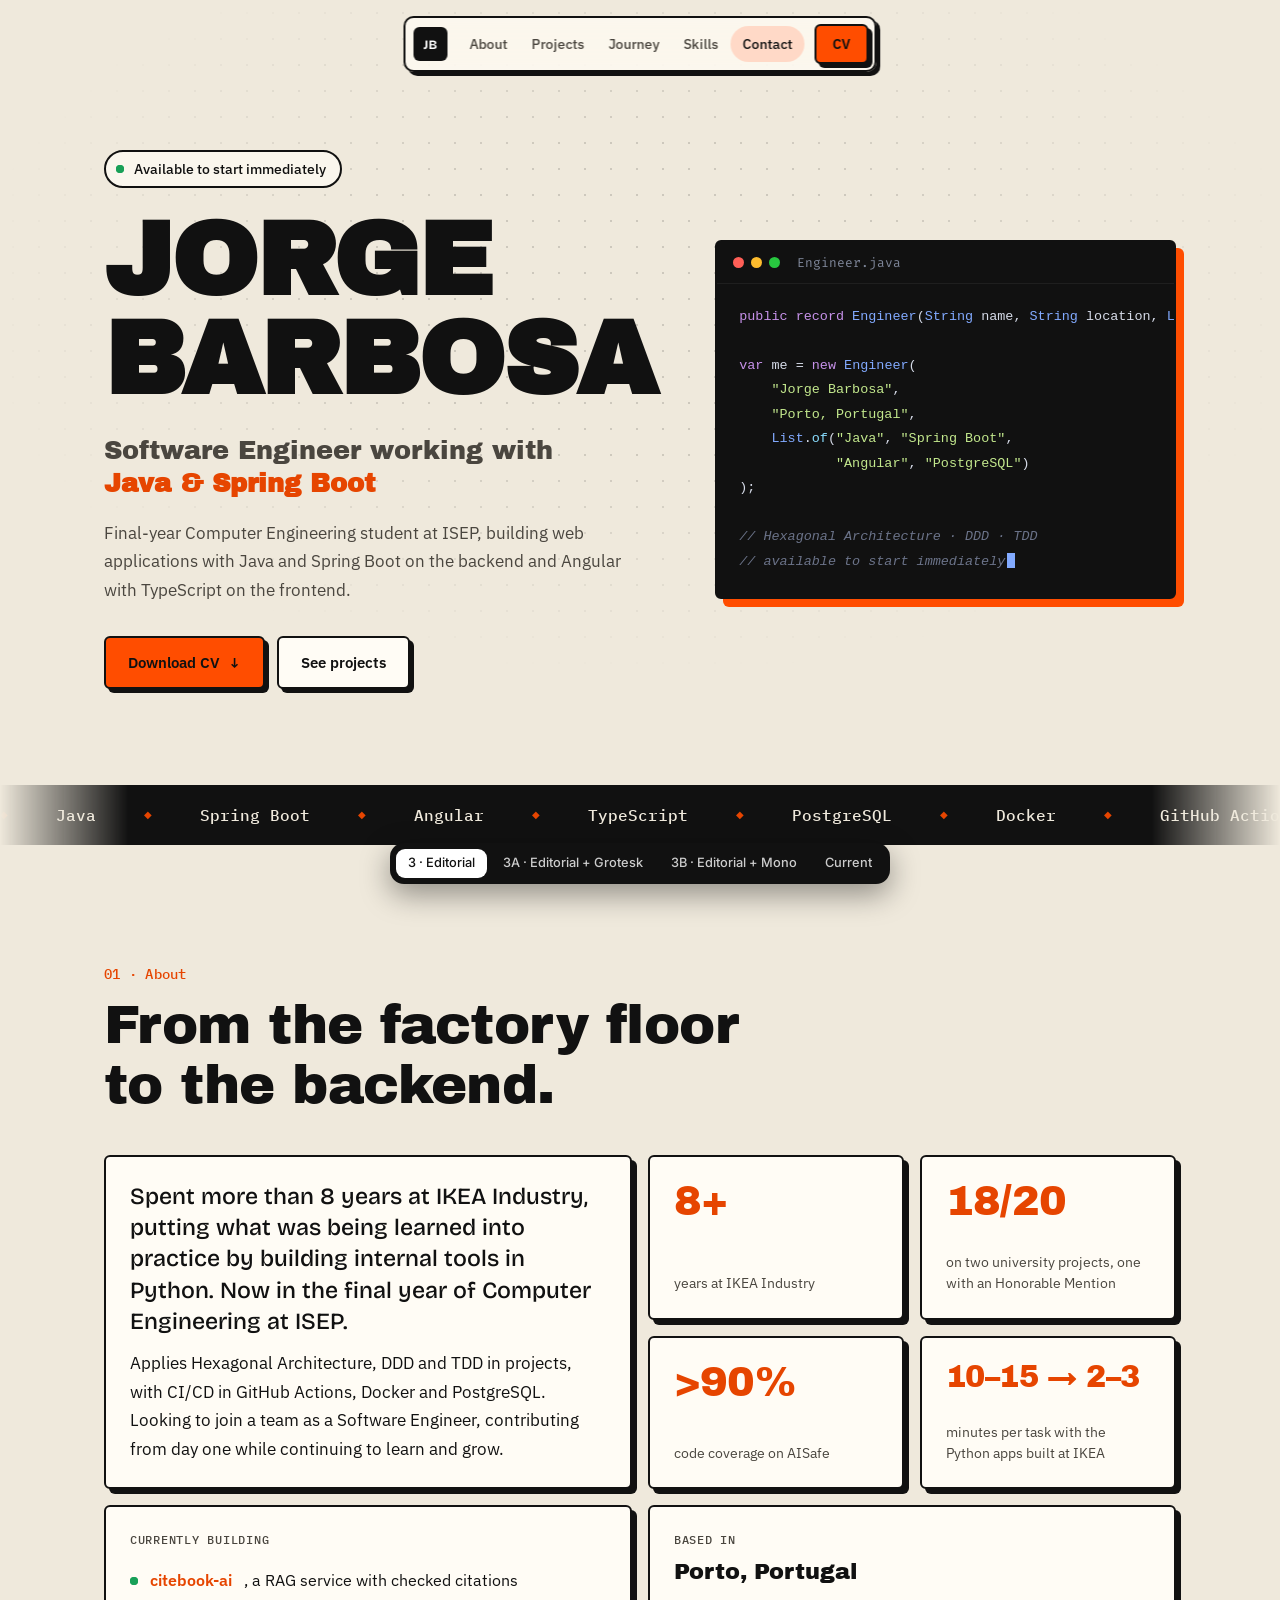
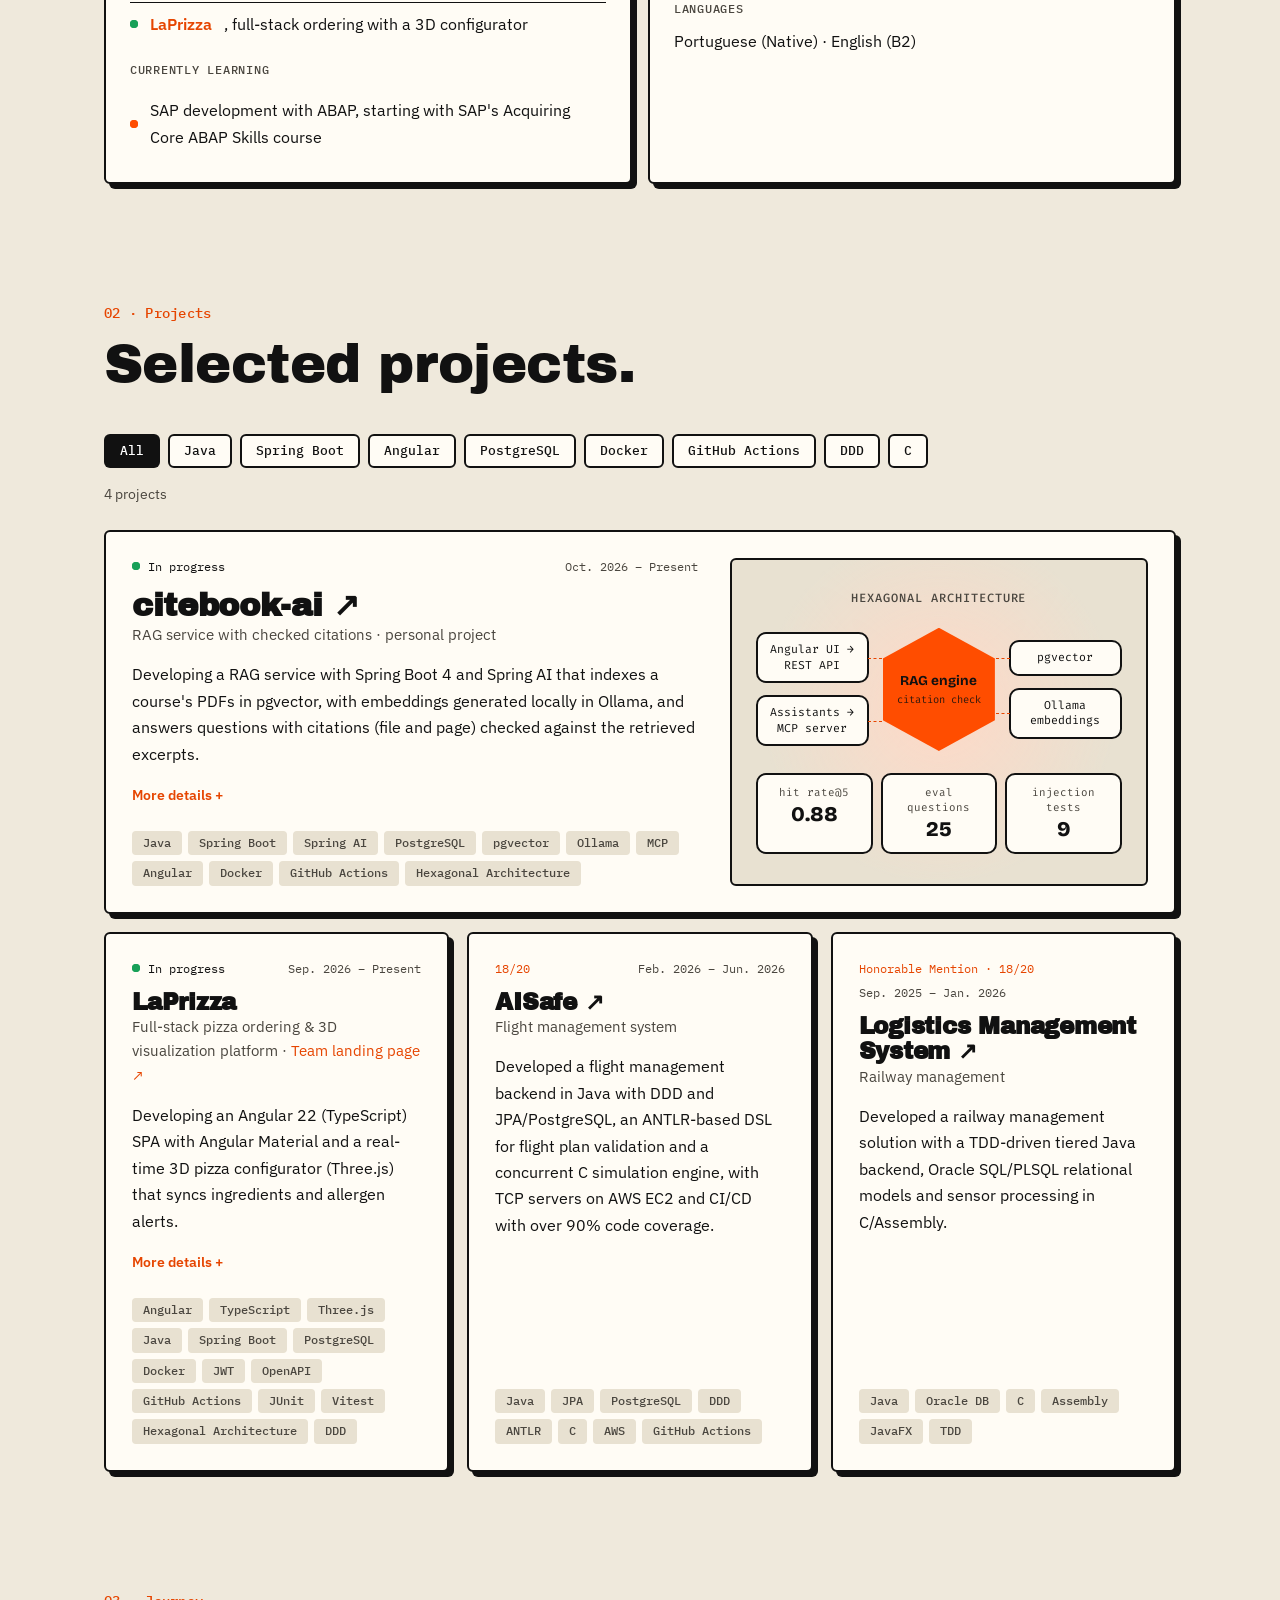
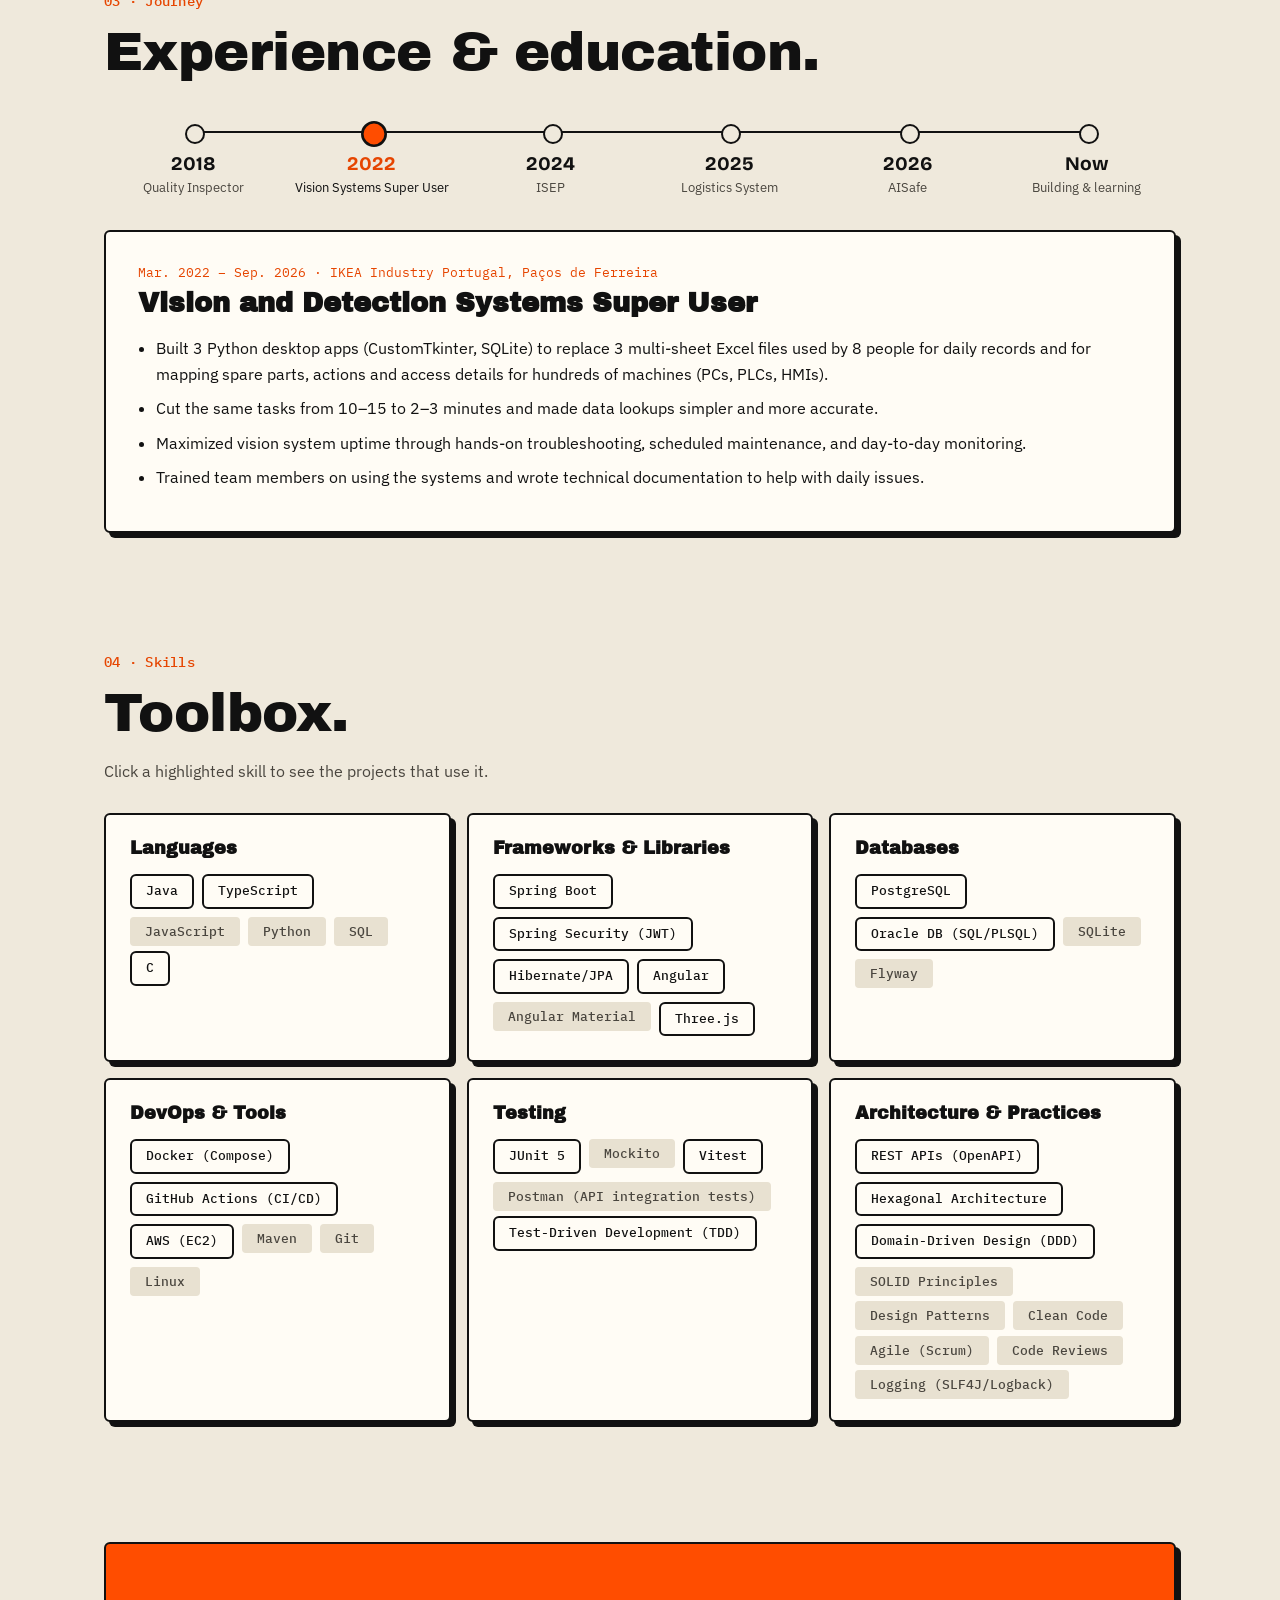
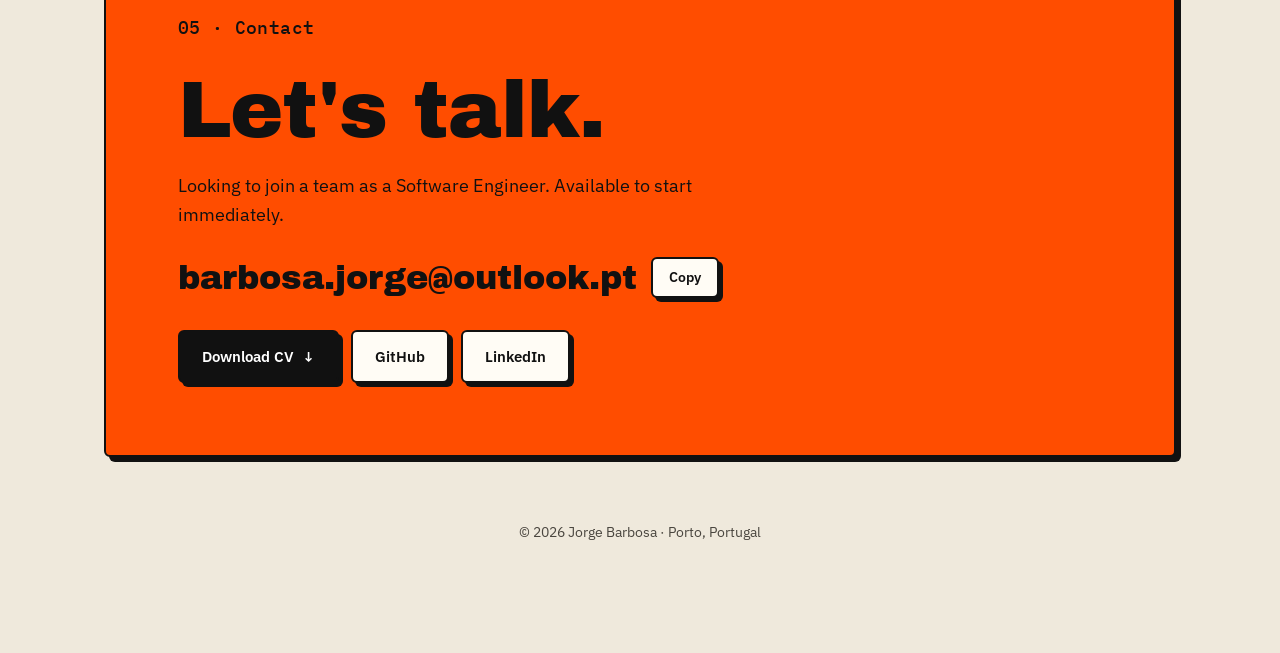
==== commit 947c6cac: "feat: add editorial style options with Grotesk and Mono fonts Co-Authored-By: Claude Opus 5.5 <norep" ====
--- a/options/3-editorial.html
+++ b/options/3-editorial.html
@@ -3,7 +3,7 @@
 <head>
 <meta charset="utf-8">
 <meta name="viewport" content="width=device-width, initial-scale=1">
-<title>Option Editorial – Jorge Barbosa</title>
+<title>Option 3 · Editorial – Jorge Barbosa</title>
 <meta name="robots" content="noindex">
 <meta name="description" content="Jorge Barbosa, Software Engineer (Java / Spring Boot). Final-year Computer Engineering student at ISEP, Porto.">
 <link rel="icon" href="data:image/svg+xml,<svg xmlns='http://www.w3.org/2000/svg' viewBox='0 0 64 64'><defs><linearGradient id='g' x1='0' y1='0' x2='1' y2='1'><stop offset='0' stop-color='%237c8cff'/><stop offset='1' stop-color='%2338d0c8'/></linearGradient></defs><rect width='64' height='64' rx='16' fill='url(%23g)'/><text x='50%' y='55%' text-anchor='middle' dominant-baseline='middle' font-family='sans-serif' font-weight='700' font-size='26' fill='white'>JB</text></svg>">
@@ -362,7 +362,7 @@
 
 <footer class="footer">© 2026 Jorge Barbosa · Porto, Portugal</footer>
 
-<nav class="opt-bar" aria-label="Style options"><a href="1-midnight.html">1 · Midnight</a><a href="2-navy-amber.html">2 · Navy &amp; Amber</a><a href="3-editorial.html" aria-current="page">3 · Editorial</a><a href="4-terminal.html">4 · Terminal</a><a href="../index.html">Current</a></nav>
+<nav class="opt-bar" aria-label="Style options"><a href="3-editorial.html" aria-current="page">3 · Editorial</a><a href="3a-editorial-grotesk.html">3A · Editorial + Grotesk</a><a href="3b-editorial-mono.html">3B · Editorial + Mono</a><a href="../index.html">Current</a></nav>
 <script src="../script.js"></script>
 </body>
 </html>
